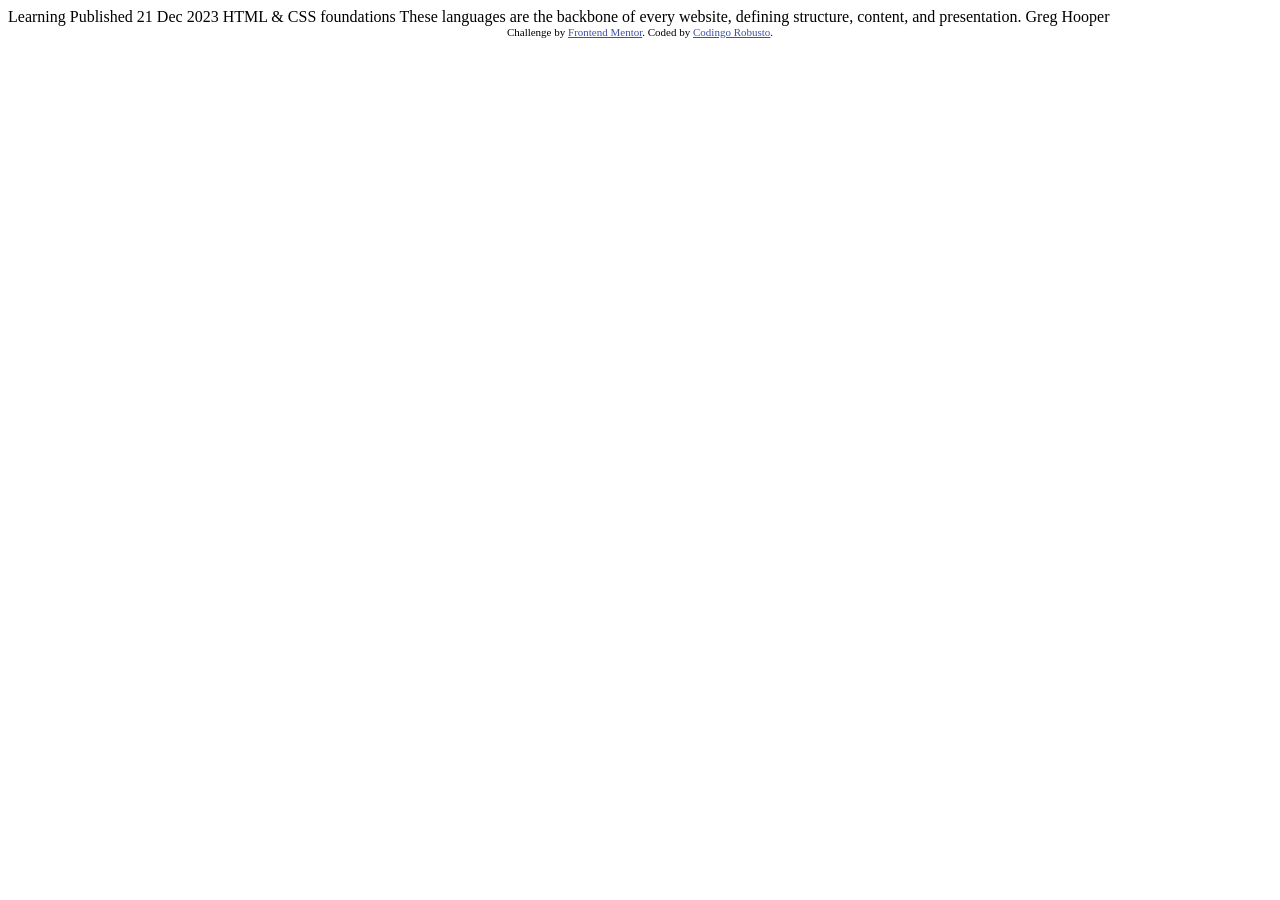
==== 02-blog-review-card/index.html @ 100abe8c "first commit to add index.html for blog review card project" ====
<!DOCTYPE html>
<html lang="en">
<head>
  <meta charset="UTF-8">
  <meta name="viewport" content="width=device-width, initial-scale=1.0"> <!-- displays site properly based on user's device -->

  <link rel="icon" type="image/png" sizes="32x32" href="./assets/images/favicon-32x32.png">
  
  <title>Frontend Mentor | Blog preview card</title>

  <!-- Feel free to remove these styles or customise in your own stylesheet 👍 -->
  <style>
    .attribution { font-size: 0.6875rem; text-align: center; }
    .attribution a { color: hsl(228, 45%, 44%); }
  </style>
</head>
<body>

  Learning

  Published 21 Dec 2023

  HTML & CSS foundations

  These languages are the backbone of every website, defining structure, content, and presentation.

  Greg Hooper
  
  <footer class="attribution">
    Challenge by <a href="https://www.frontendmentor.io?ref=challenge">Frontend Mentor</a>. 
    Coded by <a href="#">Codingo Robusto</a>.
  </footer>
</body>
</html>
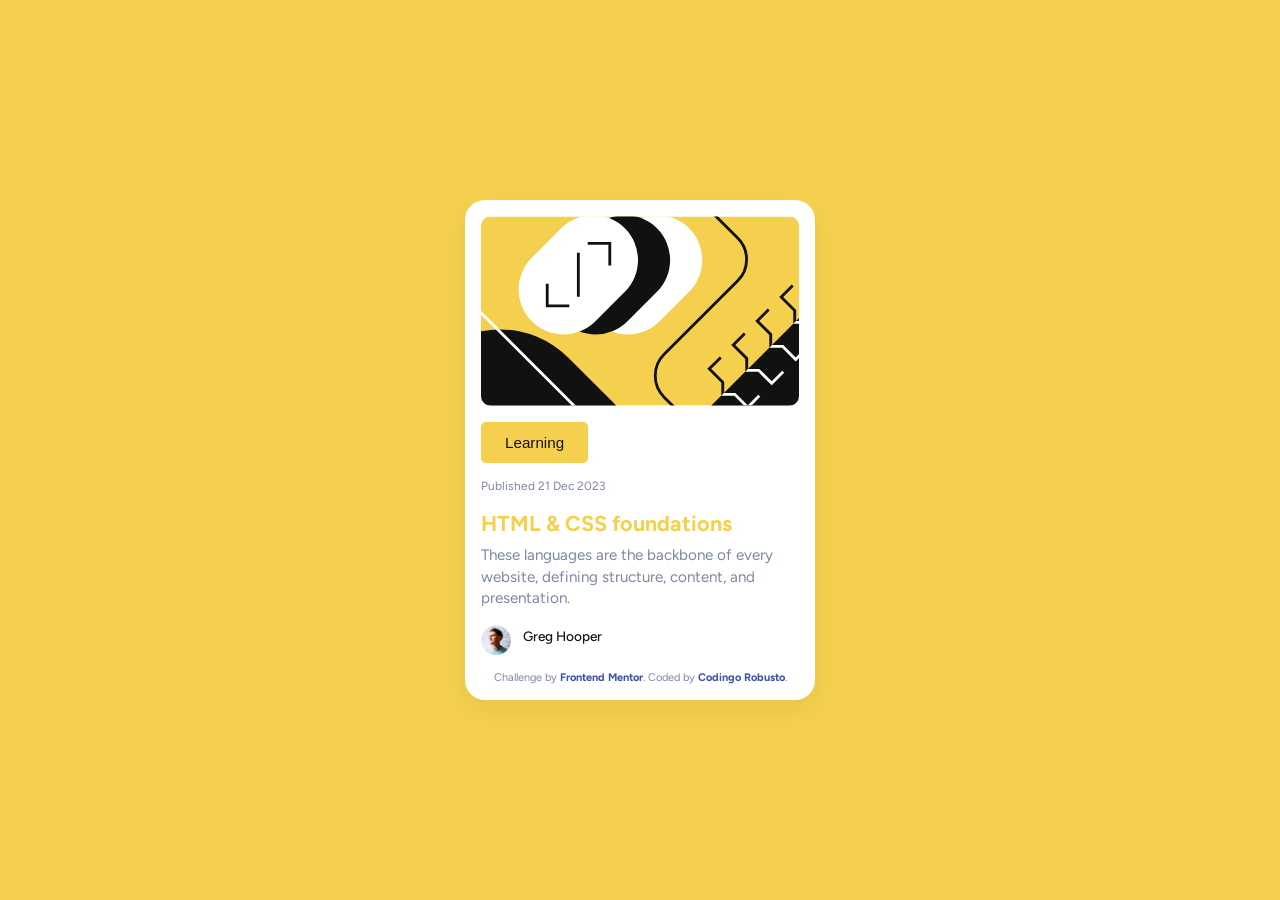
==== commit 81d1e31b: "added files and styling for blog review card project" ====
--- a/02-blog-review-card/index.html
+++ b/02-blog-review-card/index.html
@@ -5,30 +5,29 @@
   <meta name="viewport" content="width=device-width, initial-scale=1.0"> <!-- displays site properly based on user's device -->
 
   <link rel="icon" type="image/png" sizes="32x32" href="./assets/images/favicon-32x32.png">
-  
+  <link rel="preconnect" href="https://fonts.googleapis.com">
+  <link rel="preconnect" href="https://fonts.gstatic.com" crossorigin>
+  <link href="https://fonts.googleapis.com/css2?family=Figtree:ital,wght@0,300..900;1,300..900&family=Happy+Monkey&family=Inter:ital,opsz,wght@0,14..32,100..900;1,14..32,100..900&family=Josefin+Sans:ital,wght@0,100..700;1,100..700&family=League+Spartan:wght@100..900&family=Orbitron:wght@400..900&family=Outfit:wght@100..900&family=Poppins:ital,wght@0,100;0,200;0,300;0,400;0,500;0,600;0,700;0,800;0,900;1,100;1,200;1,300;1,400;1,500;1,600;1,700;1,800;1,900&family=Roboto:ital,wght@0,100..900;1,100..900&display=swap" rel="stylesheet">
+  <link rel="stylesheet" href="style.css">
+
   <title>Frontend Mentor | Blog preview card</title>
 
-  <!-- Feel free to remove these styles or customise in your own stylesheet 👍 -->
-  <style>
-    .attribution { font-size: 0.6875rem; text-align: center; }
-    .attribution a { color: hsl(228, 45%, 44%); }
-  </style>
 </head>
 <body>
-
-  Learning
-
-  Published 21 Dec 2023
-
-  HTML & CSS foundations
-
-  These languages are the backbone of every website, defining structure, content, and presentation.
-
-  Greg Hooper
-  
-  <footer class="attribution">
-    Challenge by <a href="https://www.frontendmentor.io?ref=challenge">Frontend Mentor</a>. 
-    Coded by <a href="#">Codingo Robusto</a>.
-  </footer>
+  <article class="blog-card">
+    <img src="./images/illustration-article.svg" alt="Article Illustration">
+    <button>Learning</button>
+    <span>Published 21 Dec 2023</span>
+    <h1>HTML & CSS foundations</h1>
+    <p>These languages are the backbone of every website, defining structure, content, and presentation.</p>
+    <div class="author">
+      <img src="./images/image-avatar.webp" alt="Avatar Image">
+      <span>Greg Hooper</span>
+    </div>
+    <footer class="attribution">
+      Challenge by <a href="https://www.frontendmentor.io?ref=challenge">Frontend Mentor</a>. 
+      Coded by <a href="#">Codingo Robusto</a>.
+    </footer>
+  </article>
 </body>
 </html>
--- a/02-blog-review-card/style.css
+++ b/02-blog-review-card/style.css
@@ -0,0 +1,113 @@
+/* 1. Reset & Base Styles */
+* {
+  margin: 0;
+  padding: 0;
+  box-sizing: border-box;
+}
+
+body {
+  font-family: 'Figtree', sans-serif;
+  background-color: hsl(47, 88%, 63%); /* Light yellow */
+  min-height: 100vh;
+  display: flex;
+  flex-direction: column;
+  justify-content: center;
+  align-items: center;
+  padding: 1.25rem;
+}
+
+/* 2. Card Container */
+.blog-card {
+  background-color: #ffffff;
+  max-width: 350px;
+  padding: 1rem;
+  border-radius: 20px;
+  box-shadow: 0 10px 25px rgba(0, 0, 0, 0.05);
+  text-align: left;
+  margin-bottom: auto;
+  margin-top: auto;
+}
+
+
+/* 3. Image Styling */
+.blog-card img {
+    width: 100%;
+    height: auto;
+    border-radius: 10px;
+    display: block;
+}
+
+.blog-card button {
+  background-color: hsl(47, 88%, 63%);
+  color: #121314;
+  border: none;
+  padding: 0.75rem 1.5rem;
+  border-radius: 5px;
+  font-size: 0.95rem;
+  font-weight: 500;
+  cursor: pointer;
+  margin: 1rem 0;
+}
+
+.blog-card span {
+  color: #7d889e; /* Grayish blue */
+  font-size: 0.75rem;
+  font-weight: 400;
+  margin-bottom: 0.5rem;
+  display: block;
+}
+
+/* 4. Text Content */
+.blog-card h1 {
+  color: hsl(47, 88%, 63%);
+  font-size: 1.35rem;
+  font-weight: 700;
+  line-height: 1.3;
+  margin: 1rem 0rem 0.5rem 0rem;
+}
+
+.blog-card p {
+  color: #7d889e; /* Grayish blue */
+  font-size: 0.95rem;
+  font-weight: 400;
+  line-height: 1.4;
+  margin: 0.5rem 0rem 0.5rem 0rem;
+}
+
+.blog-card div.author {
+  display: flex;
+  align-items: center;
+  gap: 0.75rem;
+  margin-top: 1rem;
+  gap: 0.75rem;
+}
+
+.blog-card div.author img {
+    width: 30px;
+    height: 30px;
+    vertical-align: left;
+}
+.blog-card div.author span {
+  color: #121314; /* Grayish blue */
+  font-size: 0.85rem;
+  font-weight: 500;
+}
+
+
+/* 5. Attribution Footer */
+.attribution {
+  font-size: 11px;
+  text-align: center;
+  margin-top: 1rem;
+  color: #7d889e;
+}
+
+.attribution a {
+  color: #3e52a3;
+  text-decoration: none;
+  font-weight: 700;
+}
+
+.attribution a:hover {
+  text-decoration: underline;
+}
